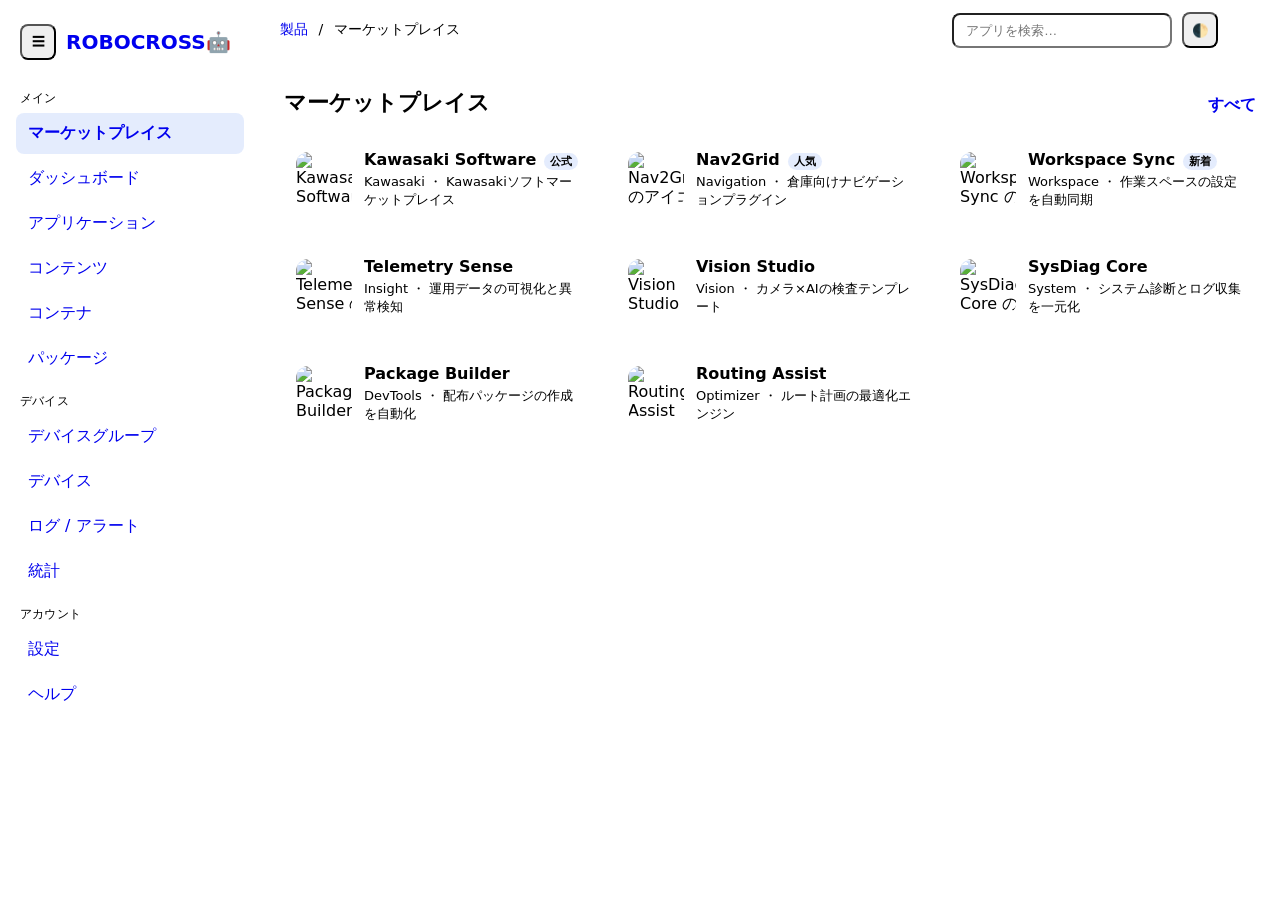
==== index.html @ 4c64489f "Add files via upload" ====
<!DOCTYPE html>
<html lang="ja">
<head>
  <meta charset="utf-8" />
  <meta name="viewport" content="width=device-width, initial-scale=1" />
  <title>マーケットプレイス</title>
  <link rel="stylesheet" href="style.css" />
</head>
<body>
  <div class="app">
    <!-- ===== Sidebar ===== -->
    <aside class="sidebar" id="sidebar">
      <div class="sidebar__top">
        <button class="icon-btn" id="sidebarToggle" aria-label="サイドバー切替">☰</button>
        <a class="logo" href="index.html" aria-label="RoboX ホーム">
          ROBOCROSS<span class="accent">🤖</span>
        </a>
      </div>
      <nav class="nav" aria-label="メインメニュー">
        <ul>
          <li class="nav__section">メイン</li>
          <li><a class="nav__link is-active" href="index.html">マーケットプレイス</a></li>
          <li><a class="nav__link" href="dashboard.html">ダッシュボード</a></li>
          <li><a class="nav__link" href="#">アプリケーション</a></li>
          <li><a class="nav__link" href="#">コンテンツ</a></li>
          <li><a class="nav__link" href="#">コンテナ</a></li>
          <li><a class="nav__link" href="#">パッケージ</a></li>

          <li class="nav__section">デバイス</li>
          <li><a class="nav__link" href="#">デバイスグループ</a></li>
          <li><a class="nav__link" href="#">デバイス</a></li>
          <li><a class="nav__link" href="#">ログ / アラート</a></li>
          <li><a class="nav__link" href="#">統計</a></li>

          <li class="nav__section">アカウント</li>
          <li><a class="nav__link" href="#">設定</a></li>
          <li><a class="nav__link" href="#">ヘルプ</a></li>
        </ul>
      </nav>
    </aside>

    <!-- ===== Content ===== -->
    <div class="content">
      <header class="topbar">
        <nav class="breadcrumbs">
          <a href="#">製品</a> <span class="sep">/</span>
          <span aria-current="page">マーケットプレイス</span>
        </nav>
        <div class="topbar__actions">
          <input id="searchInput" class="search" type="search" placeholder="アプリを検索…" />
          <button id="themeToggle" class="icon-btn" title="ダーク/ライト切替">🌓</button>
          <div class="avatar">SM</div>
        </div>
      </header>

      <main class="main">
        <div class="title-row">
          <h1>マーケットプレイス</h1>
          <a class="see-all" href="#">すべて</a>
        </div>
        <section id="appGrid" class="card-grid" aria-live="polite"></section>
      </main>
    </div>
  </div>
  <script src="app.js"></script>
</body>
</html>
---- style.css ----
/* CSS Document */

/* ====== CSS変数（ブランド色はここで調整） ====== */
:root {
  bg: #f6f7f9;
  panel: #ffffff;
  text: #1f2937;
  muted: #6b7280;
  primary: #2563eb;
  accent: #00b7c2;
  border: #e5e7eb;
  shadow: 0 1px 2px rgba(16,24,40,.06), 0 1px 3px rgba(16,24,40,.1);
}

/* ダークテーマ */
:root.dark {
  bg: #0f172a;
  panel: #111827;
  text: #e5e7eb;
  muted: #9ca3af;
  primary: #60a5fa;
  accent: #22d3ee;
  border: #1f2937;
  shadow: 0 1px 2px rgba(0,0,0,.3), 0 1px 4px rgba(0,0,0,.4);
}

* { box-sizing: border-box; }
html, body { height: 100%; }
body {
  margin: 0;
  font-family: system-ui, -apple-system, "Segoe UI", Roboto, "Noto Sans JP", "Hiragino Kaku Gothic ProN", "Yu Gothic", "Meiryo", sans-serif;
  color: var(text);
  background: var(bg);
}

/* ====== レイアウト ====== */
.app {
  display: grid;
  grid-template-columns: 260px 1fr;
  min-height: 100dvh;
}

/* Sidebar */
.sidebar {
  position: sticky;
  top: 0;
  height: 100dvh;
  padding: 16px 12px;
  background: var(panel);
  border-right: 1px solid var(border);
}

.sidebar__top {
  display: flex;
  align-items: center;
  gap: 10px;
  padding: 8px 8px 16px 8px;
}
.logo {
  font-weight: 800;
  color: var(text);
  text-decoration: none;
  font-size: 20px;
}
.logo .accent { color: var(accent); }

.nav { margin-top: 8px; }
.nav ul { list-style: none; padding: 0; margin: 0; }
.nav__section {
  margin: 14px 8px 6px;
  font-size: 12px;
  color: var(muted);
  letter-spacing: .02em;
}
.nav__link {
  display: block;
  padding: 10px 12px;
  margin: 4px 4px;
  border-radius: 8px;
  color: var(text);
  text-decoration: none;
}
.nav__link:hover { background: rgba(37,99,235,.08); }
.nav__link.is-active { background: rgba(37,99,235,.12); color: var(primary); font-weight: 600; }

/* Sidebar 折りたたみ */
.sidebarcollapsed { width: 72px; }
.sidebarcollapsed .nav__section { display: none; }
.sidebarcollapsed .nav__link { text-align: center; }
.sidebarcollapsed .logo { display: none; }
.sidebarcollapsed .sidebar__top { justify-content: center; }

/* Content */
.content { display: grid; grid-template-rows: auto 1fr; min-width: 0; }

/* Topbar */
.topbar {
  position: sticky;
  top: 0;
  z-index: 5;
  display: flex;
  align-items: center;
  justify-content: space-between;
  gap: 12px;
  padding: 12px 20px;
  background: var(panel);
  border-bottom: 1px solid var(border);
}
.breadcrumbs { color: var(muted); font-size: 14px; }
.breadcrumbs a { color: var(muted); text-decoration: none; }
.breadcrumbs .sep { margin: 0 6px; color: var(muted); }

.topbar__actions { display: flex; align-items: center; gap: 10px; }
.search {
  min-width: 220px;
  max-width: 40vw;
  padding: 8px 12px;
  border-radius: 8px;
  border: 1px solid var(border);
  background: var(bg);
  color: var(text);
}
.icon-btn {
  display: inline-flex;
  align-items: center;
  justify-content: center;
  width: 36px; height: 36px;
  border-radius: 8px;
  border: 1px solid var(border);
  background: var(panel);
  box-shadow: var(shadow);
  cursor: pointer;
}
.avatar {
  width: 32px; height: 32px;
  border-radius: 50%;
  background: linear-gradient(135deg, var(primary), var(accent));
  color: #fff;
  display: grid; place-items: center;
  font-size: 12px; font-weight: 700;
}

/* Main */
.main { padding: 20px; }
.title-row {
  display: flex; align-items: baseline; justify-content: space-between;
  margin: 8px 4px 16px;
}
.title-row h1 { margin: 0; font-size: 22px; }
.see-all { color: var(primary); text-decoration: none; font-weight: 600; }

/* Card grid */
.card-grid {
  display: grid;
  grid-template-columns: repeat(auto-fit, minmax(240px, 1fr));
  gap: 16px;
}
.card {
  background: var(panel);
  border: 1px solid var(border);
  border-radius: 12px;
  box-shadow: var(shadow);
  padding: 16px;
  display: grid;
  grid-template-columns: 56px 1fr;
  gap: 12px;
  align-items: center;
  transition: transform .08s ease, box-shadow .12s ease, border-color .12s ease;
}
.card:hover {
  transform: translateY(-2px);
  box-shadow: 0 6px 16px rgba(0,0,0,.08);
  border-color: rgba(37,99,235,.35);
}
.card__icon {
  width: 56px; height: 56px;
  border-radius: 12px;
  background: var(bg);
  display: grid; place-items: center;
  overflow: hidden;
}
.card__icon img { width: 100%; height: 100%; object-fit: cover; }
.card__title { margin: 0 0 4px; font-size: 16px; font-weight: 700; }
.card__meta { margin: 0; color: var(muted); font-size: 13px; }
.card__badge {
  margin-left: 8px;
  padding: 2px 6px;
  border-radius: 999px;
  font-size: 11px;
  background: rgba(37,99,235,.12);
  color: var(primary);
  font-weight: 700;
}

/* フッター要素など追加したい場合用 */
.hidden { display: none !important; }

/* ====== レスポンシブ ====== */
@media (max-width: 960px) {
  .app { grid-template-columns: 72px 1fr; }
  .sidebar { width: 72px; padding: 12px 8px; }
  .sidebar__top { justify-content: center; }
  .logo { display: none; }
  .nav__section { display: none; }
  .nav__link { text-align: center; }
  .search { max-width: 50vw; min-width: 140px; }
}

@media (max-width: 560px) {
  .topbar { gap: 8px; }
  .search { display: none; } /* スマホでは省略（必要なら表示） */
}

/* ===== ダッシュボード専用 ===== */
.section-heading,
.section-subheading {
  display: flex; align-items: center; gap: 8px;
  margin: 8px 4px 12px;
  font-size: 20px; font-weight: 800;
}
.section-subheading { font-size: 18px; }
.heading-marker {
  width: 12px; height: 12px; border-radius: 2px;
  background: var(--primary);
  display: inline-block;
}

/* 号機情報：画像＋表の2カラム */
.robot-info {
  display: grid;
  grid-template-columns: 220px 1fr;
  gap: 16px;
  margin: 8px 0 24px;
  align-items: start;
}
.robot-figure img {
  width: 100%; height: auto; display: block;
  border-radius: 8px;
  background: var(--panel);
  border: 1px solid var(--border);
  padding: 8px;
}

.unit-panel {
  background: var(--panel);
  border: 1px solid var(--border);
  border-radius: 12px;
  box-shadow: var(--shadow);
  padding: 12px;
}
.unit-title {
  display: flex; align-items: center; gap: 8px;
  font-weight: 800; margin-bottom: 8px;
}
.unit-icon { font-size: 18px; }
.unit-text { font-size: 16px; }
.unit-note {
  margin: 6px 0 10px;
  color: var(--muted);
  font-size: 13px;
  border: 2px solid rgba(255,0,0,.5);
  border-radius: 6px;
  padding: 6px 8px;
}

.table-wrap { overflow-x: auto; }
.unit-table {
  width: 100%;
  border-collapse: collapse;
  font-size: 14px;
  background: var(--panel);
}
.unit-table th, .unit-table td {
  border: 1px solid var(--border);
  padding: 10px 12px;
  text-align: left;
}
.unit-table thead th {
  background: rgba(0,0,0,.04);
  font-weight: 700;
}

/* グラフパネル */
.chart-panel {
  background: var(--panel);
  border: 1px solid var(--border);
  border-radius: 12px;
  box-shadow: var(--shadow);
  padding: 12px;
}
.chart-toolbar {
  display: flex; align-items: center; justify-content: space-between;
  padding: 6px 8px 12px;
  border-bottom: 1px dashed var(--border);
  margin-bottom: 8px;
}
.chart-title { display: flex; align-items: baseline; gap: 8px; }
.chart-brand { font-weight: 800; color: var(--muted); font-size: 12px; letter-spacing: .04em; }
.chart-name { font-weight: 800; }

.chart-canvas-wrap {
  background:
    linear-gradient(#ffffff, #ffffff) padding-box,
    repeating-linear-gradient(0deg, transparent, transparent 28px, rgba(0,0,0,.06) 29px) border-box;
  border: 1px solid var(--border);
  border-radius: 8px;
  padding: 8px;
}
.chart-legend {
  display: inline-block; margin-top: 8px; color: var(--muted);
}
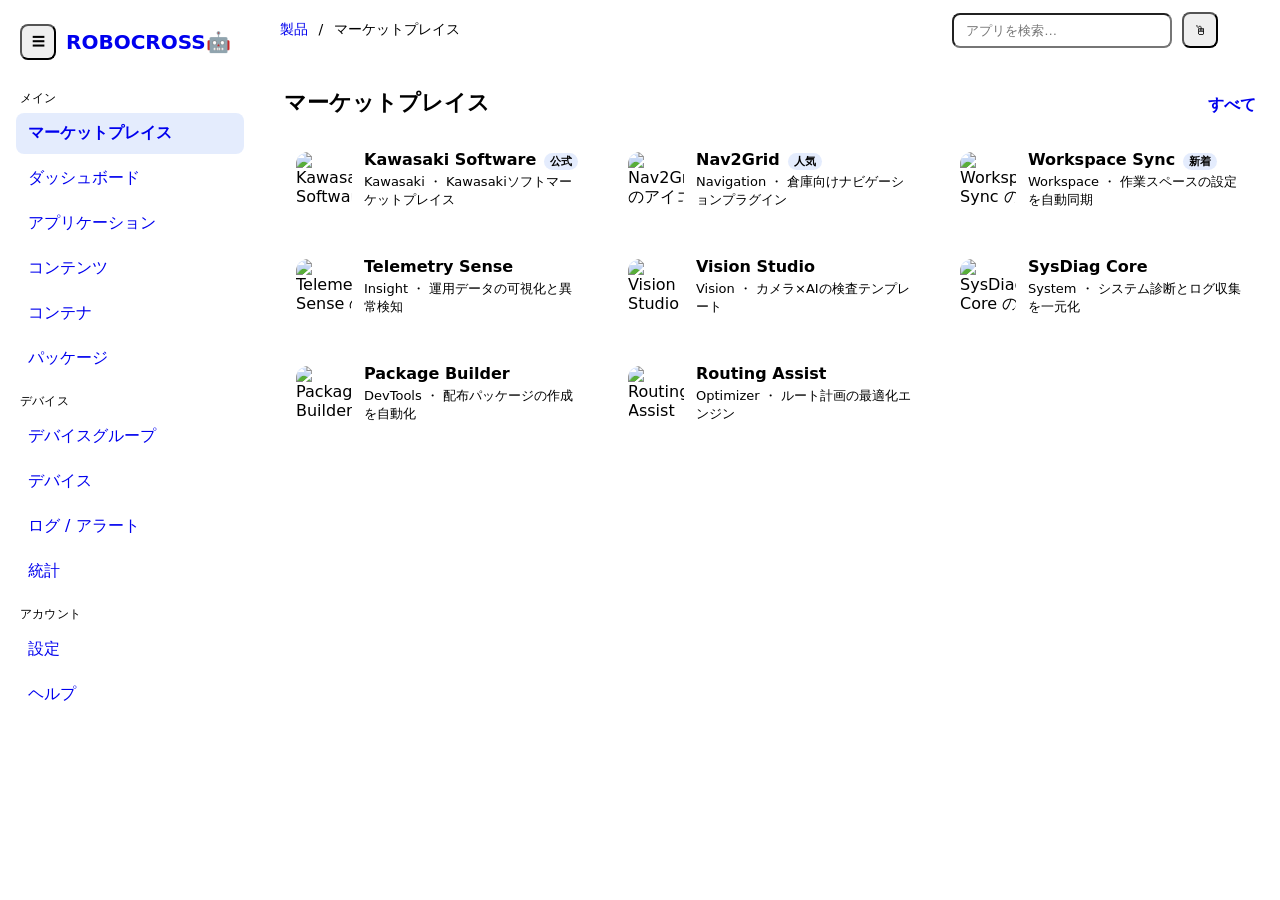
==== commit f84b3c47: "Update index.html" ====
--- a/index.html
+++ b/index.html
@@ -48,7 +48,7 @@
         </nav>
         <div class="topbar__actions">
           <input id="searchInput" class="search" type="search" placeholder="アプリを検索…" />
-          <button id="themeToggle" class="icon-btn" title="ダーク/ライト切替">🌓</button>
+          <button id="themeToggle" class="icon-btn" title="ダーク/ライト切替">🖱</button>
           <div class="avatar">SM</div>
         </div>
       </header>
@@ -64,4 +64,4 @@
   </div>
   <script src="app.js"></script>
 </body>
-</html>+</html>
--- a/style.css
+++ b/style.css
@@ -310,3 +310,85 @@
   display: inline-block; margin-top: 8px; color: var(--muted);
 }
 
+/* ===== カワサキ：カタログページ ===== */
+.catalog__toolbar {
+  display: flex; align-items: center; justify-content: space-between;
+  background: var(--panel);
+  border: 1px solid var(--border);
+  border-radius: 10px;
+  padding: 10px 12px;
+  margin-bottom: 12px;
+}
+.catalog__sort select {
+  border: 1px solid var(--border);
+  background: var(--bg);
+  color: var(--text);
+  border-radius: 6px;
+  padding: 6px 8px;
+}
+
+/* 3カラムレイアウト：左フィルタ / 中央グリッド / 右プロモ */
+.catalog {
+  display: grid;
+  grid-template-columns: 260px 1fr 300px;
+  gap: 16px;
+}
+.catalog__aside {
+  background: var(--panel);
+  border: 1px solid var(--border);
+  border-radius: 12px;
+  padding: 12px;
+}
+.catalog__aside-title { margin: 0 0 8px; font-size: 16px; font-weight: 800; }
+.facet-list { list-style: none; padding-left: 10px; margin: 8px 0; }
+.facet-list li { margin: 6px 0; color: var(--text); font-size: 14px; }
+details { border-bottom: 1px dashed var(--border); padding: 8px 0; }
+details:last-child { border-bottom: none; }
+summary { cursor: pointer; color: var(--text); font-weight: 700; }
+
+.catalog__grid {
+  display: grid;
+  grid-template-columns: repeat(auto-fill, minmax(220px, 1fr));
+  gap: 16px;
+}
+.catalog-card {
+  background: var(--panel);
+  border: 1px solid var(--border);
+  border-radius: 12px;
+  padding: 12px;
+  box-shadow: var(--shadow);
+  display: grid; gap: 8px;
+  cursor: pointer;
+}
+.catalog-card:hover { border-color: rgba(37,99,235,.3); transform: translateY(-1px); }
+
+.catalog-card__icon {
+  width: 100%;
+  aspect-ratio: 1 / 1;
+  border-radius: 12px;
+  background: var(--bg);
+  display: grid; place-items: center;
+  overflow: hidden;
+}
+.catalog-card__icon img { width: 90%; height: 90%; object-fit: contain; }
+
+.catalog-card__title { margin: 0; font-size: 15px; font-weight: 800; }
+.catalog-card__meta  { margin: 0; font-size: 12px; color: var(--muted); line-height: 1.4; }
+
+.catalog__sidepanel {
+  position: sticky; top: 76px;
+  align-self: start;
+}
+.promo-card {
+  background: var(--panel);
+  border: 1px solid var(--border);
+  border-radius: 12px;
+  padding: 16px;
+  box-shadow: var(--shadow);
+}
+.promo-card h3 { margin: 0 0 8px; }
+.promo-card p  { margin: 0 0 12px; color: var(--muted); }
+.btn { padding: 10px 12px; border: 1px solid var(--border); border-radius: 8px; cursor: pointer; }
+.btn--primary { background: var(--primary); color: #000; border-color: #C54300; }
+
+
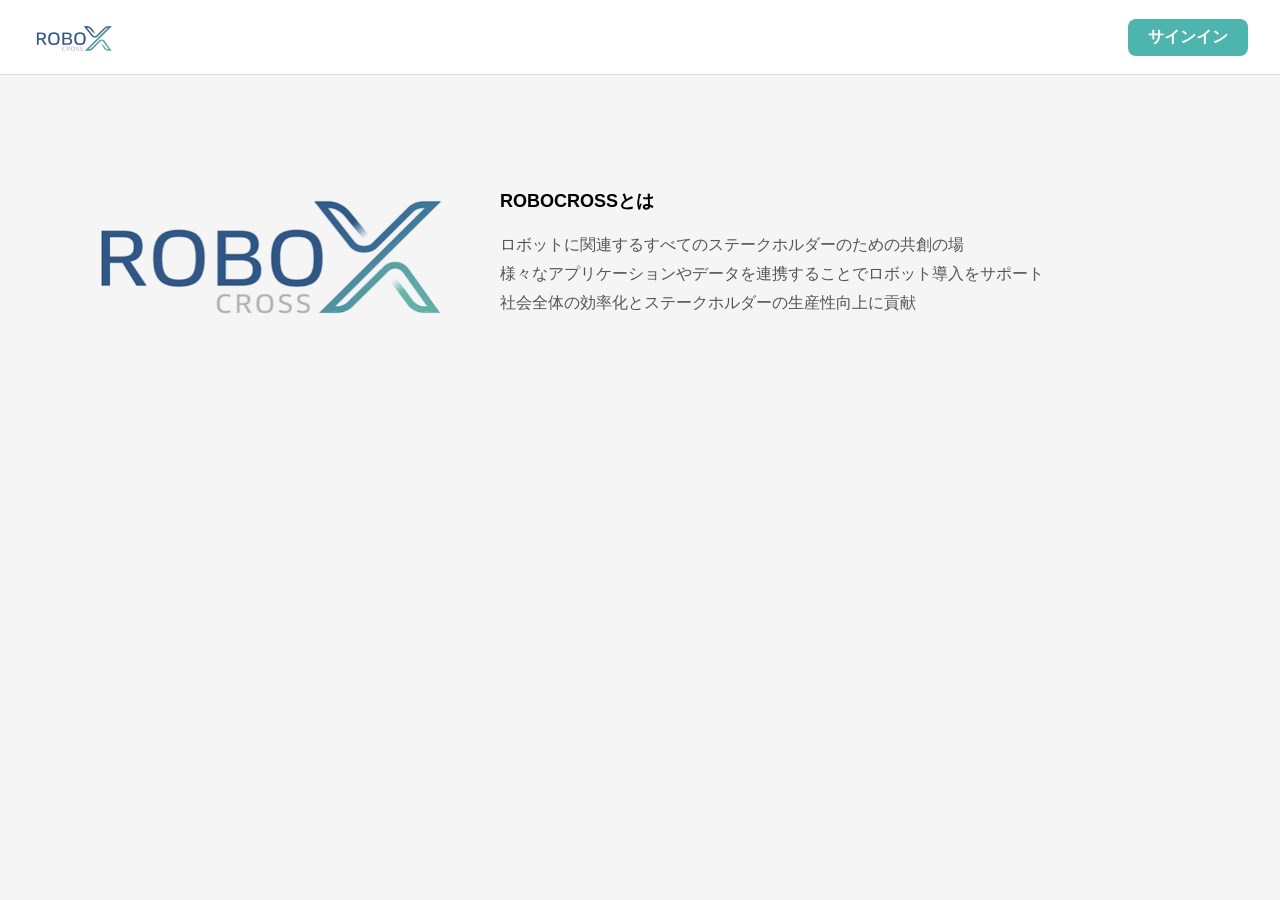
==== commit 5d8699a3: "Add files via upload" ====
--- a/index.html
+++ b/index.html
@@ -1,67 +1,39 @@
 <!DOCTYPE html>
 <html lang="ja">
 <head>
-  <meta charset="utf-8" />
-  <meta name="viewport" content="width=device-width, initial-scale=1" />
-  <title>マーケットプレイス</title>
-  <link rel="stylesheet" href="style.css" />
+<meta charset="utf-8">
+<meta name="viewport" content="width=device-width, initial-scale=1">
+<title>ROBOX CROSS</title>
+<link rel="stylesheet" href="style.css">
 </head>
-<body>
-  <div class="app">
-    <!-- ===== Sidebar ===== -->
-    <aside class="sidebar" id="sidebar">
-      <div class="sidebar__top">
-        <button class="icon-btn" id="sidebarToggle" aria-label="サイドバー切替">☰</button>
-        <a class="logo" href="index.html" aria-label="RoboX ホーム">
-          ROBOCROSS<span class="accent">🤖</span>
-        </a>
-      </div>
-      <nav class="nav" aria-label="メインメニュー">
-        <ul>
-          <li class="nav__section">メイン</li>
-          <li><a class="nav__link is-active" href="index.html">マーケットプレイス</a></li>
-          <li><a class="nav__link" href="dashboard.html">ダッシュボード</a></li>
-          <li><a class="nav__link" href="#">アプリケーション</a></li>
-          <li><a class="nav__link" href="#">コンテンツ</a></li>
-          <li><a class="nav__link" href="#">コンテナ</a></li>
-          <li><a class="nav__link" href="#">パッケージ</a></li>
 
-          <li class="nav__section">デバイス</li>
-          <li><a class="nav__link" href="#">デバイスグループ</a></li>
-          <li><a class="nav__link" href="#">デバイス</a></li>
-          <li><a class="nav__link" href="#">ログ / アラート</a></li>
-          <li><a class="nav__link" href="#">統計</a></li>
+<body class="landing-body">
 
-          <li class="nav__section">アカウント</li>
-          <li><a class="nav__link" href="#">設定</a></li>
-          <li><a class="nav__link" href="#">ヘルプ</a></li>
-        </ul>
-      </nav>
-    </aside>
+  <!-- 上部ヘッダー -->
+  <header class="landing-header">
+    <img src="assets/logo.png" class="landing-logo" alt="ROBOX CROSS ロゴ">
+    <a href="login.html" class="landing-login-btn">サインイン</a>
+  </header>
 
-    <!-- ===== Content ===== -->
-    <div class="content">
-      <header class="topbar">
-        <nav class="breadcrumbs">
-          <a href="#">製品</a> <span class="sep">/</span>
-          <span aria-current="page">マーケットプレイス</span>
-        </nav>
-        <div class="topbar__actions">
-          <input id="searchInput" class="search" type="search" placeholder="アプリを検索…" />
-          <button id="themeToggle" class="icon-btn" title="ダーク/ライト切替">🖱</button>
-          <div class="avatar">SM</div>
-        </div>
-      </header>
+  <!-- メイン -->
+  <main class="landing-main">
 
-      <main class="main">
-        <div class="title-row">
-          <h1>マーケットプレイス</h1>
-          <a class="see-all" href="#">すべて</a>
-        </div>
-        <section id="appGrid" class="card-grid" aria-live="polite"></section>
-      </main>
+    <!-- 左ロゴ -->
+    <div class="landing-left">
+      <img src="assets/logo.png" class="landing-center-logo" alt="ロゴ中央画像">
     </div>
-  </div>
-  <script src="app.js"></script>
+
+    <!-- 右説明 -->
+    <div class="landing-right">
+      <p class="landing-title">ROBOCROSSとは</p>
+      <p class="landing-desc">
+        ロボットに関連するすべてのステークホルダーのための共創の場<br>
+        様々なアプリケーションやデータを連携することでロボット導入をサポート<br>
+        社会全体の効率化とステークホルダーの生産性向上に貢献
+      </p>
+    </div>
+
+  </main>
+
 </body>
-</html>
+</html>
--- a/style.css
+++ b/style.css
@@ -56,6 +56,13 @@
   gap: 10px;
   padding: 8px 8px 16px 8px;
 }
+
+
+.sidebar__top img {
+  width: 110px;
+}
+
+
 .logo {
   font-weight: 800;
   color: var(text);
@@ -95,7 +102,7 @@
 
 /* Topbar */
 .topbar {
-  position: sticky;
+  position:relative;
   top: 0;
   z-index: 5;
   display: flex;
@@ -108,7 +115,10 @@
 }
 .breadcrumbs { color: var(muted); font-size: 14px; }
 .breadcrumbs a { color: var(muted); text-decoration: none; }
-.breadcrumbs .sep { margin: 0 6px; color: var(muted); }
+.breadcrumbs .sep { margin: 6px; color: var(muted); }
+.neolink {
+	text-decoration: none;
+}
 
 .topbar__actions { display: flex; align-items: center; gap: 10px; }
 .search {
@@ -391,4 +401,589 @@
 .btn { padding: 10px 12px; border: 1px solid var(--border); border-radius: 8px; cursor: pointer; }
 .btn--primary { background: var(--primary); color: #000; border-color: #C54300; }
 
-
+/* ===== 共通 ===== */
+body {
+  margin: 0;
+  font-family: "Noto Sans JP", sans-serif;
+  background: #f5f5f5;
+}
+
+/* ===== ランディングページ ===== */
+.landing-body {
+  background: #f5f5f5;
+}
+
+.landing-header {
+  display: flex;
+  justify-content: space-between;
+  align-items: center;
+  padding: 16px 32px;
+  background: #ffffff;
+  border-bottom: 1px solid #ddd;
+}
+
+.landing-logo {
+  height: 42px;
+}
+
+.landing-login-btn {
+  padding: 8px 20px;
+  background: #4eb5ae;
+  color: #fff;
+  border-radius: 8px;
+  text-decoration: none;
+  font-weight: 600;
+}
+
+.landing-main {
+  display: flex;
+  gap: 40px;
+  align-items: center;
+  padding: 80px;
+}
+
+.landing-center-logo {
+  width: 380px;
+}
+
+.landing-title {
+  font-weight: bold;
+  font-size: 18px;
+}
+
+.landing-desc {
+  margin-top: 12px;
+  line-height: 1.8;
+  color: #555;
+}
+
+/* ===== ログインページ ===== */
+.login-body {
+  background: #eef0f2;
+  display: flex;
+  justify-content: center;
+  align-items: center;
+  height: 100vh;
+}
+
+.login-box {
+  background: #fff;
+  padding: 40px 32px;
+  width: 320px;
+  border-radius: 12px;
+  box-shadow: 0 4px 16px rgba(0,0,0,.1);
+}
+
+.login-box h2 {
+  margin-top: 0;
+  margin-bottom: 24px;
+  text-align: center;
+}
+
+.login-box input {
+  width: 100%;
+  padding: 10px;
+  margin: 6px 0 14px;
+  border: 1px solid #ccc;
+  border-radius: 6px;
+}
+
+.login-btn {
+  width: 100%;
+  padding: 12px;
+  background: #4eb5ae;
+  color: #fff;
+  border: none;
+  border-radius: 6px;
+  font-size: 15px;
+  cursor: pointer;
+}
+
+.login-error {
+  color: red;
+  margin-top: 12px;
+  text-align: center;
+}
+
+/* ===== ホームページ ===== */
+
+.home-title {
+  font-size: 22px;
+  font-weight: 700;
+  margin: 20px 0 20px;
+}
+
+.home-subtitle {
+  margin: 24px 0 12px;
+  font-size: 17px;
+  font-weight: 700;
+}
+
+.home-grid {
+  display: grid;
+  grid-template-columns: repeat(auto-fit, minmax(260px, 1fr));
+  gap: 16px;
+  margin-bottom: 20px;
+}
+
+.home-card {
+  background: #ffffff;
+  border: 1px solid #ddd;
+  padding: 20px;
+  border-radius: 12px;
+  box-shadow: 0 2px 6px rgba(0,0,0,0.08);
+  text-align: center;
+  cursor: pointer;
+  transition: 0.2s;
+}
+
+.home-card:hover {
+  box-shadow: 0 4px 10px rgba(0,0,0,0.15);
+  transform: translateY(-2px);
+}
+
+.home-icon {
+  font-size: 36px;
+  margin-bottom: 10px;
+}
+
+.topbar__actions {
+  display: flex;
+  align-items: center;
+  gap: 12px;
+}
+
+.username {
+  font-weight: 600;
+  color: #333;
+}
+
+.avatar {
+  width: 34px;
+  height: 34px;
+  background: #4eb5ae;
+  color: #fff;
+  border-radius: 50%;
+  display: grid;
+  place-items: center;
+  font-weight: 700;
+}
+
+.sidebar-logo {
+  width: 140px;
+  display: block;
+  margin: 12px auto 20px;
+}
+
+
+.nav__link i {
+  font-size: 14px;
+  width: 18px;          /* 位置を揃える */
+  color: #666;
+}
+
+.nav__link.is-active i {
+  color: #0078d4;
+}
+
+
+.nav ul {
+  list-style: none;
+  padding: 0;
+  margin: 0;
+}
+
+.nav__section {
+  margin: 16px 12px 6px;
+  font-size: 12px;
+  color: #777;
+}
+
+.nav__link {
+  display: block;
+  padding: 10px 14px;
+  color: #222;
+  text-decoration: none;
+  border-radius: 6px;
+}
+
+.nav__link:hover {
+  background: #eef3f5;
+}
+
+
+.nav__link.is-active {
+  background: rgba(46, 164, 255, 0.15);
+  color: #0078d4;          /* 強めの青 */
+  font-weight: 700;
+  border-left: 3px solid #0078d4;
+}
+
+/* ===== コンテナイメージ一覧 ===== */
+
+.page-header {
+  display: flex;
+  justify-content: space-between;
+  align-items: center;
+  margin-bottom: 16px;
+}
+
+.page-title {
+  font-size: 20px;
+  font-weight: 700;
+  margin: 6px;
+}
+
+.page-actions {
+  display: flex;
+  align-items: center;
+  gap: 10px;
+}
+
+.search-box {
+  position: relative;
+}
+
+.search-box input {
+  padding: 6px 28px 6px 10px;
+  border: 1px solid #ccc;
+  border-radius: 6px;
+}
+
+.search-icon {
+  position: absolute;
+  right: 8px;
+  top: 50%;
+  transform: translateY(-50%);
+  font-size: 13px;
+  color: #666;
+}
+
+.table-wrap {
+  background: #fff;
+  border: 1px solid #ddd;
+  border-radius: 8px;
+  overflow: hidden;
+}
+
+.data-table {
+  width: 100%;
+  border-collapse: collapse;
+}
+
+.data-table th,
+.data-table td {
+  padding: 12px 14px;
+  border-bottom: 1px solid #eee;
+  text-align: left;
+  font-size: 14px;
+}
+
+.data-table th {
+  background: #fafafa;
+  font-weight: 600;
+}
+
+.image-cell {
+  display: flex;
+  align-items: center;
+  gap: 8px;
+}
+
+.image-icon {
+  font-size: 16px;
+  color: #3a7bd5;
+}
+
+.image-link {
+  color: #2563eb;
+  text-decoration: none;
+}
+
+.image-link:hover {
+  text-decoration: underline;
+}
+
+.status {
+  font-size: 13px;
+  font-weight: 600;
+}
+
+.status--active {
+  color: #1a7f37;
+}
+
+.table-footer {
+  display: flex;
+  justify-content: space-between;
+  align-items: center;
+  margin-top: 10px;
+  font-size: 13px;
+  color: #555;
+}
+
+.rows-per-page select {
+  margin-left: 6px;
+}
+
+/* ===== アプリケーション詳細 ===== */
+
+.app-header {
+  display: flex;
+  align-items: center;
+  gap: 12px;
+  margin: 16px 0;
+}
+
+.app-logo {
+  font-size: 36px;
+  color: #2563eb;
+}
+
+.app-name {
+  font-size: 22px;
+  font-weight: 700;
+}
+
+.detail-card {
+  background: #fff;
+  border: 1px solid #ddd;
+  border-radius: 8px;
+  margin-top: 12px;
+  padding: 8px 0;
+}
+
+.detail-table {
+  width: 100%;
+  border-collapse: collapse;
+}
+
+.detail-table th,
+.detail-table td {
+  padding: 12px 16px;
+  border-bottom: 1px solid #eee;
+  font-size: 14px;
+  vertical-align: top;
+}
+
+.detail-table th {
+  width: 220px;
+  background: #fafafa;
+  font-weight: 600;
+  color: #555;
+}
+
+.detail-table tr:last-child th,
+.detail-table tr:last-child td {
+  border-bottom: none;
+}
+
+
+/* ===== マーケットプレイス ===== */
+
+.market-search {
+  display: flex;
+  gap: 10px;
+  align-items: center;
+  margin-bottom: 16px;
+}
+
+.market-search input {
+  flex: 1;
+  padding: 8px 10px;
+  border: 1px solid #ccc;
+  border-radius: 6px;
+}
+
+.btn-search {
+  padding: 8px 14px;
+  background: #4eb5ae;
+  color: #fff;
+  border: none;
+  border-radius: 6px;
+  cursor: pointer;
+}
+
+.search-filter {
+  padding: 8px;
+  border: 1px solid #ccc;
+  border-radius: 6px;
+}
+
+.market-grid {
+  display: grid;
+  grid-template-columns: repeat(auto-fill, minmax(220px, 1fr));
+  gap: 16px;
+}
+
+.market-card {
+  background: #fff;
+  border: 1px solid #ddd;
+  border-radius: 10px;
+  padding: 16px;
+  box-shadow: 0 2px 6px rgba(0,0,0,0.08);
+  cursor: pointer;
+  transition: transform 0.15s, box-shadow 0.15s;
+}
+
+.market-card:hover {
+  transform: translateY(-2px);
+  box-shadow: 0 6px 14px rgba(0,0,0,0.15);
+}
+
+.market-icon {
+  font-size: 32px;
+  margin-bottom: 8px;
+}
+
+.market-card h3 {
+  font-size: 15px;
+  margin: 0 0 6px;
+}
+
+.market-vendor {
+  font-size: 12px;
+  color: #666;
+  margin: 0 0 6px;
+}
+
+.market-desc {
+  font-size: 13px;
+  color: #444;
+  line-height: 1.4;
+}
+
+/* ===== ユーザーメニュー ===== */
+
+.user-menu {
+  position: relative;
+}
+
+.avatar {
+  width: 34px;
+  height: 34px;
+  border-radius: 50%;
+  background: #4eb5ae;
+  color: #fff;
+  font-weight: 700;
+  display: grid;
+  place-items: center;
+  cursor: pointer;
+}
+
+/* ポップアップ */
+.user-dropdown {
+  position: absolute;
+  top: 42px;
+  right: 0;
+  background: #ffffff;
+  border: 1px solid #ddd;
+  border-radius: 8px;
+  box-shadow: 0 6px 16px rgba(0,0,0,0.15);
+  display: none;
+  min-width: 140px;
+  z-index: 1000;
+}
+
+.user-dropdown button {
+  width: 100%;
+  padding: 10px 14px;
+  background: none;
+  border: none;
+  text-align: left;
+  cursor: pointer;
+  font-size: 14px;
+}
+
+.user-dropdown button:hover {
+  background: #f5f5f5;
+}
+
+/* ===== サービス情報 ===== */
+
+.service-header {
+  display: flex;
+  align-items: center;
+  gap: 16px;
+  margin: 16px 0;
+}
+
+.service-icon {
+  width: 56px;
+  height: 56px;
+  border-radius: 12px;
+  background: #f3f4f6;
+  display: grid;
+  place-items: center;
+  font-size: 28px;
+  font-weight: 700;
+  color: #e11d48;
+}
+
+.service-meta {
+  flex: 1;
+}
+
+.service-name {
+  margin: 0;
+  font-size: 22px;
+  font-weight: 700;
+}
+
+.service-vendor {
+  color: #2563eb;
+  font-size: 14px;
+  margin-top: 4px;
+}
+
+.service-version {
+  font-size: 13px;
+  color: #666;
+  margin-top: 4px;
+}
+
+.service-action {
+  margin-left: auto;
+}
+
+.btn-primary {
+  padding: 8px 16px;
+  background: #4eb5ae;
+  color: #fff;
+  border: none;
+  border-radius: 6px;
+  cursor: pointer;
+  font-weight: 600;
+}
+
+.service-section {
+  margin-top: 20px;
+}
+
+.section-title {
+  font-size: 16px;
+  font-weight: 700;
+  margin-bottom: 10px;
+}
+
+.service-desc {
+  font-size: 14px;
+  line-height: 1.8;
+  color: #333;
+}
+
+.service-image {
+  margin-top: 16px;
+}
+
+.image-placeholder {
+  height: 260px;
+  background: #111827;
+  color: #9ca3af;
+  display: grid;
+  place-items: center;
+  border-radius: 6px;
+  font-size: 14px;
+}
+
+
